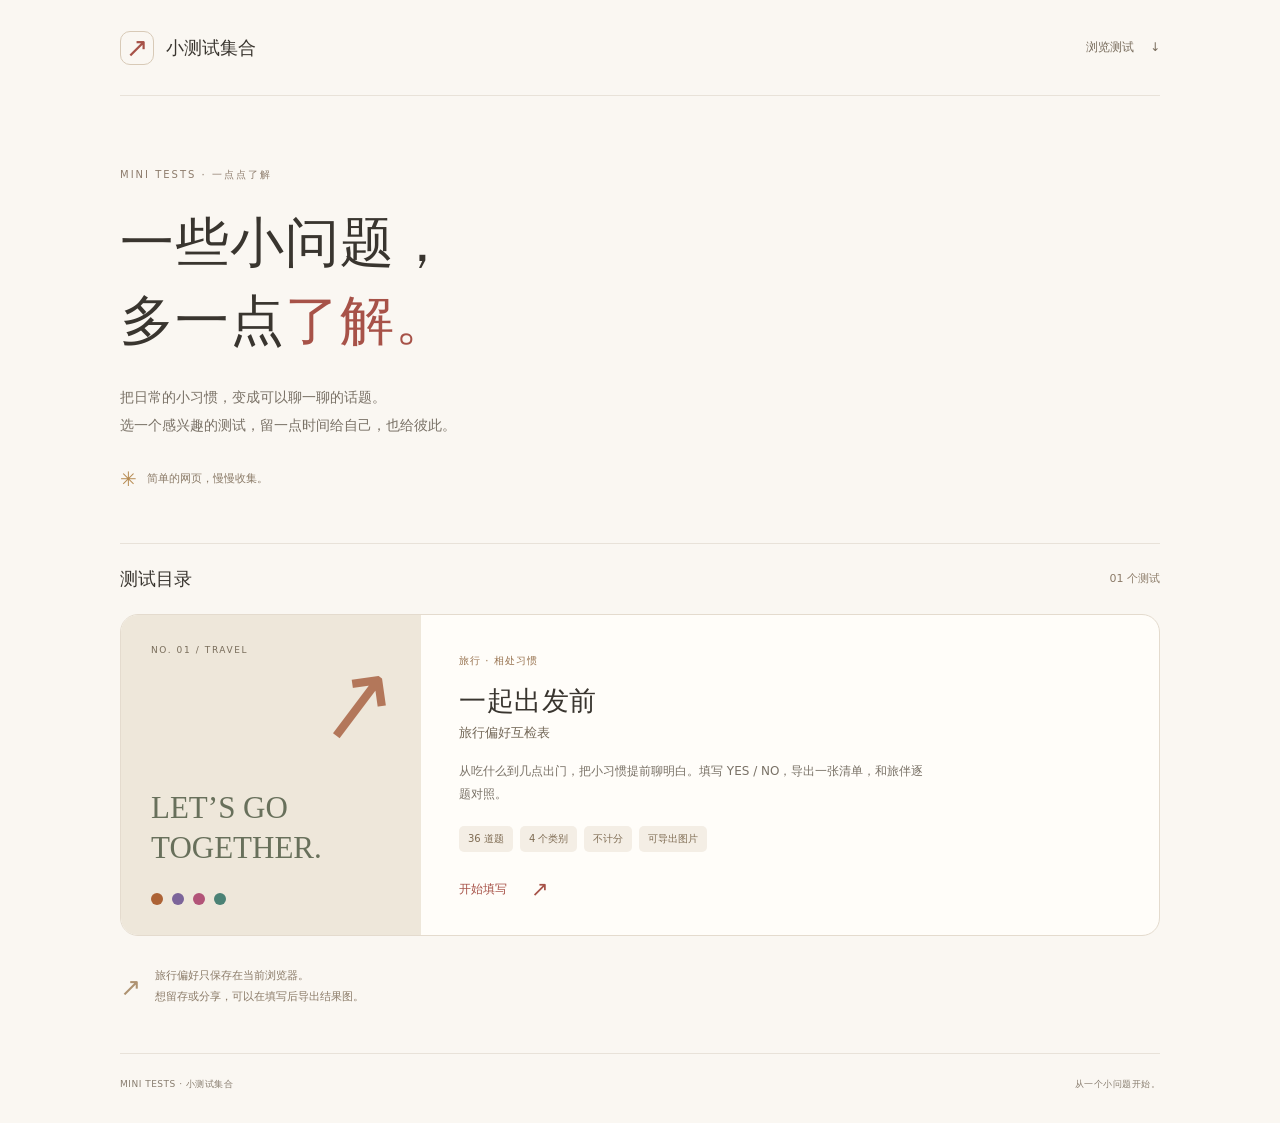
==== docs/index.html @ c91070db "Publish mini-tests collection for GitHub Pages" ====
<!doctype html>
<html lang="zh-CN">
<head>
  <meta charset="utf-8">
  <meta name="viewport" content="width=device-width,initial-scale=1">
  <meta name="theme-color" content="#faf7f2">
  <meta name="description" content="一个简单测试与问卷的小集合。从旅行偏好开始，用小问题多了解彼此一点。">
  <title>小测试集合 · mini-tests</title>
  <link rel="icon" href="favicon.svg" type="image/svg+xml">
  <link rel="stylesheet" href="assets/index.css">
</head>
<body>
  <header class="site-header">
    <a class="brand" href="./" aria-label="小测试集合首页"><span class="brand-mark" aria-hidden="true">↗</span>小测试集合</a>
    <a class="header-link" href="#tests">浏览测试 <span aria-hidden="true">↓</span></a>
  </header>
  <main id="main">
    <section class="intro" aria-labelledby="page-title">
      <p class="eyebrow">MINI TESTS · 一点点了解</p>
      <h1 id="page-title">一些小问题，<br>多一点<span>了解。</span></h1>
      <p class="intro-copy">把日常的小习惯，变成可以聊一聊的话题。<br>选一个感兴趣的测试，留一点时间给自己，也给彼此。</p>
      <p class="collection-note"><span aria-hidden="true">✳</span> 简单的网页，慢慢收集。</p>
    </section>
    <section id="tests" class="collection" aria-labelledby="collection-title">
      <div class="section-heading"><h2 id="collection-title">测试目录</h2><span>01 个测试</span></div>
      <a class="test-card" href="travel/" aria-labelledby="travel-title" aria-describedby="travel-description">
        <div class="card-art" aria-hidden="true">
          <span class="card-number">NO. 01 / TRAVEL</span>
          <span class="art-arrow">↗</span>
          <span class="art-title">LET’S GO<br>TOGETHER.</span>
          <div class="color-dots"><i></i><i></i><i></i><i></i></div>
        </div>
        <div class="card-copy">
          <span class="card-category">旅行 · 相处习惯</span>
          <h3 id="travel-title">一起出发前</h3>
          <p class="card-subtitle">旅行偏好互检表</p>
          <p id="travel-description">从吃什么到几点出门，把小习惯提前聊明白。填写 YES / NO，导出一张清单，和旅伴逐题对照。</p>
          <ul class="card-tags" aria-label="测试特点"><li>36 道题</li><li>4 个类别</li><li>不计分</li><li>可导出图片</li></ul>
          <span class="card-action">开始填写 <span aria-hidden="true">↗</span></span>
        </div>
      </a>
    </section>
    <aside class="privacy-note" aria-label="填写提示"><span aria-hidden="true">↗</span><p>旅行偏好只保存在当前浏览器。<br>想留存或分享，可以在填写后导出结果图。</p></aside>
  </main>
  <footer><span>MINI TESTS · 小测试集合</span><p>从一个小问题开始。</p></footer>
</body>
</html>
---- docs/assets/index.css ----
:root {
  color-scheme: light;
  font-family: "Microsoft YaHei", "PingFang SC", system-ui, sans-serif;
  color: #39352f;
  background: #faf7f2;
  font-synthesis: none;
  scroll-behavior: smooth;
}
* { box-sizing: border-box; }
body { margin: 0; }
a { color: inherit; text-decoration: none; }
a:focus-visible { outline: 3px solid #a75248; outline-offset: 6px; }
.site-header, main, footer { width: min(100% - 48px, 1040px); margin-inline: auto; }
.site-header { min-height: 96px; display: flex; justify-content: space-between; align-items: center; border-bottom: 1px solid #e8e2d9; gap: 24px; }
.brand { display: inline-flex; align-items: center; gap: 12px; font-size: 18px; font-weight: 600; }
.brand-mark { width: 34px; height: 34px; display: grid; place-items: center; border: 1px solid #d8cab7; border-radius: 10px; font-size: 27px; font-weight: 400; color: #a75248; }
.header-link { font-size: 12px; color: #786c5c; padding: 12px 0; }
.header-link span { margin-left: 12px; }
.intro { padding-block: 72px 52px; }
.eyebrow { font-size: 10px; letter-spacing: 2px; color: #8d7c6c; margin: 0 0 22px; }
h1 { font-size: clamp(36px, 5vw, 54px); line-height: 1.45; letter-spacing: 1px; font-weight: 600; margin: 0 0 22px; }
h1 span { color: #a75248; }
.intro-copy { font-size: 14px; line-height: 2; color: #797166; margin: 0; }
.collection-note { display: flex; align-items: center; gap: 10px; font-size: 11px; color: #8b7b68; margin: 28px 0 0; }
.collection-note span { font-size: 20px; color: #b58a51; }
.collection { scroll-margin-top: 24px; }
.section-heading { display: flex; align-items: center; justify-content: space-between; gap: 16px; padding-block: 23px; border-top: 1px solid #e8e2d9; }
.section-heading h2 { font-size: 18px; font-weight: 600; margin: 0; }
.section-heading > span { font-size: 11px; color: #8b7b68; }
.test-card { display: grid; grid-template-columns: 300px 1fr; border: 1px solid #e4dbce; border-radius: 18px; overflow: hidden; background: #fffdf9; transition: border-color .2s, box-shadow .2s; }
.test-card:hover { border-color: #bc977f; box-shadow: 0 8px 26px #6e503510; }
.card-art { background: #eee7da; min-height: 320px; padding: 30px; position: relative; overflow: hidden; display: flex; flex-direction: column; align-items: flex-start; }
.card-number { color: #786c5a; font-size: 9px; letter-spacing: 1.6px; }
.art-arrow { font-size: 100px; line-height: 1; color: #b3775a; position: absolute; top: 39px; right: 22px; transform: rotate(-8deg); }
.art-title { font-family: Georgia, serif; font-size: 31px; line-height: 1.3; color: #68705b; margin-top: auto; padding-top: 94px; z-index: 1; }
.color-dots { display: flex; gap: 9px; margin-top: 25px; }
.color-dots i { width: 12px; height: 12px; border-radius: 50%; background: #ad6335; }
.color-dots i:nth-child(2) { background: #7c659a; }
.color-dots i:nth-child(3) { background: #b25478; }
.color-dots i:nth-child(4) { background: #4b8275; }
.card-copy { padding: 34px 38px; }
.card-category { color: #987350; font-size: 10px; letter-spacing: 1px; }
.card-copy h3 { margin: 15px 0 5px; font-size: 27px; font-weight: 600; letter-spacing: .5px; }
.card-subtitle { font-size: 13px; color: #756959; margin: 0 0 18px; }
#travel-description { max-width: 470px; font-size: 12px; color: #797166; line-height: 1.95; margin: 0; }
.card-tags { padding: 0; margin: 20px 0 25px; display: flex; flex-wrap: wrap; gap: 7px; list-style: none; }
.card-tags li { font-size: 10px; padding: 6px 9px; background: #f4eee5; color: #7f6c53; border-radius: 5px; }
.card-action { font-size: 12px; font-weight: 600; color: #a75248; display: inline-flex; align-items: center; gap: 24px; }
.card-action > span { font-size: 21px; font-weight: 400; }
.privacy-note { display: flex; gap: 14px; align-items: center; color: #8b7b68; padding-block: 30px 45px; }
.privacy-note > span { font-size: 25px; color: #ae9271; }
.privacy-note p { font-size: 11px; line-height: 1.9; margin: 0; }
footer { border-top: 1px solid #e8e2d9; padding-block: 24px 32px; display: flex; justify-content: space-between; gap: 16px; font-size: 9px; color: #877c6e; letter-spacing: .5px; }
footer p { margin: 0; }
@media (max-width: 700px) {
  .site-header, main, footer { width: calc(100% - 40px); }
  .site-header { min-height: 76px; }
  .brand { font-size: 16px; gap: 9px; }
  .header-link { font-size: 11px; }
  .intro { padding-block: 44px 36px; }
  .eyebrow { font-size: 9px; margin-bottom: 18px; }
  h1 { font-size: 37px; margin-bottom: 18px; }
  .intro-copy { font-size: 12px; }
  .collection-note { margin-top: 21px; font-size: 10px; }
  .test-card { grid-template-columns: 1fr; border-radius: 14px; }
  .card-art { min-height: 208px; padding: 24px; }
  .art-title { padding-top: 38px; font-size: 26px; }
  .art-arrow { font-size: 93px; top: 30px; right: 26px; }
  .color-dots { margin-top: 17px; }
  .card-copy { padding: 27px 24px; }
  .card-copy h3 { font-size: 25px; }
  .card-tags { gap: 6px; }
  .privacy-note { padding-block: 25px 34px; }
  footer { font-size: 8px; }
}
@media (prefers-reduced-motion: reduce) {
  :root { scroll-behavior: auto; }
  * { transition: none !important; }
}
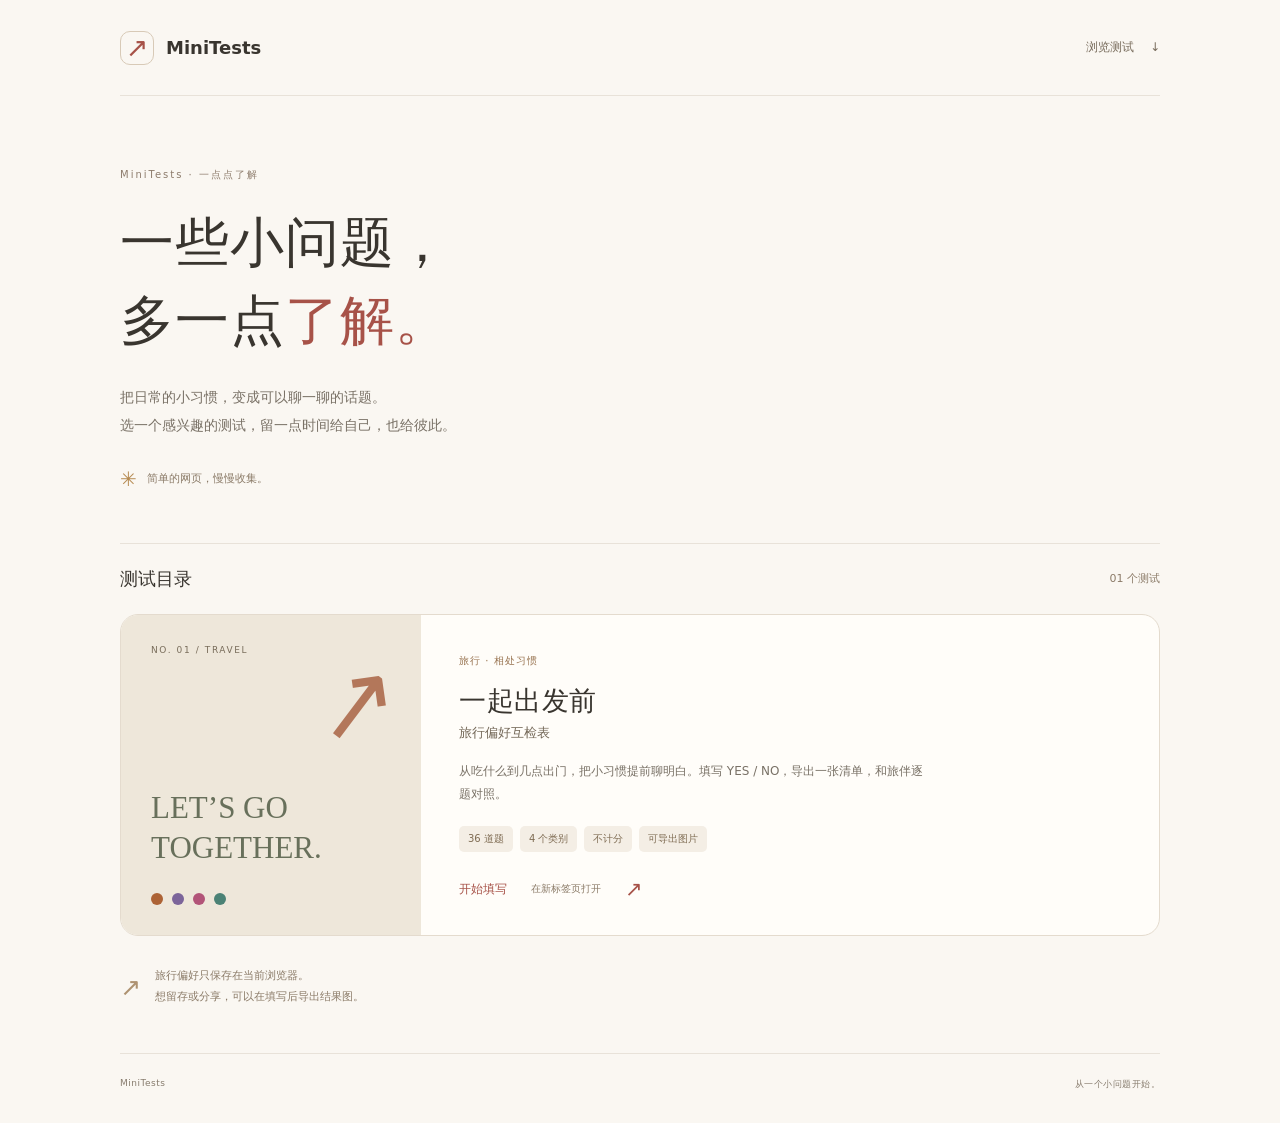
==== commit c3ed3d94: "Add test QR codes and independent MiniTests entry points" ====
--- a/docs/index.html
+++ b/docs/index.html
@@ -5,25 +5,25 @@
   <meta name="viewport" content="width=device-width,initial-scale=1">
   <meta name="theme-color" content="#faf7f2">
   <meta name="description" content="一个简单测试与问卷的小集合。从旅行偏好开始，用小问题多了解彼此一点。">
-  <title>小测试集合 · mini-tests</title>
+  <title>MiniTests</title>
   <link rel="icon" href="favicon.svg" type="image/svg+xml">
-  <link rel="stylesheet" href="assets/index.css">
+  <link rel="stylesheet" href="assets/index.css?v=20261030-3">
 </head>
 <body>
   <header class="site-header">
-    <a class="brand" href="./" aria-label="小测试集合首页"><span class="brand-mark" aria-hidden="true">↗</span>小测试集合</a>
+    <a class="brand" href="./" aria-label="MiniTests 首页"><span class="brand-mark" aria-hidden="true">↗</span>MiniTests</a>
     <a class="header-link" href="#tests">浏览测试 <span aria-hidden="true">↓</span></a>
   </header>
   <main id="main">
     <section class="intro" aria-labelledby="page-title">
-      <p class="eyebrow">MINI TESTS · 一点点了解</p>
+      <p class="eyebrow">MiniTests · 一点点了解</p>
       <h1 id="page-title">一些小问题，<br>多一点<span>了解。</span></h1>
       <p class="intro-copy">把日常的小习惯，变成可以聊一聊的话题。<br>选一个感兴趣的测试，留一点时间给自己，也给彼此。</p>
       <p class="collection-note"><span aria-hidden="true">✳</span> 简单的网页，慢慢收集。</p>
     </section>
     <section id="tests" class="collection" aria-labelledby="collection-title">
       <div class="section-heading"><h2 id="collection-title">测试目录</h2><span>01 个测试</span></div>
-      <a class="test-card" href="travel/" aria-labelledby="travel-title" aria-describedby="travel-description">
+      <a class="test-card" href="travel/" target="_blank" rel="noopener noreferrer" aria-labelledby="travel-title" aria-describedby="travel-description travel-open-note">
         <div class="card-art" aria-hidden="true">
           <span class="card-number">NO. 01 / TRAVEL</span>
           <span class="art-arrow">↗</span>
@@ -36,12 +36,12 @@
           <p class="card-subtitle">旅行偏好互检表</p>
           <p id="travel-description">从吃什么到几点出门，把小习惯提前聊明白。填写 YES / NO，导出一张清单，和旅伴逐题对照。</p>
           <ul class="card-tags" aria-label="测试特点"><li>36 道题</li><li>4 个类别</li><li>不计分</li><li>可导出图片</li></ul>
-          <span class="card-action">开始填写 <span aria-hidden="true">↗</span></span>
+          <span class="card-action">开始填写 <span id="travel-open-note">在新标签页打开</span><span aria-hidden="true">↗</span></span>
         </div>
       </a>
     </section>
     <aside class="privacy-note" aria-label="填写提示"><span aria-hidden="true">↗</span><p>旅行偏好只保存在当前浏览器。<br>想留存或分享，可以在填写后导出结果图。</p></aside>
   </main>
-  <footer><span>MINI TESTS · 小测试集合</span><p>从一个小问题开始。</p></footer>
+  <footer><span>MiniTests</span><p>从一个小问题开始。</p></footer>
 </body>
 </html>
--- a/docs/assets/index.css
+++ b/docs/assets/index.css
@@ -47,6 +47,7 @@
 .card-tags li { font-size: 10px; padding: 6px 9px; background: #f4eee5; color: #7f6c53; border-radius: 5px; }
 .card-action { font-size: 12px; font-weight: 600; color: #a75248; display: inline-flex; align-items: center; gap: 24px; }
 .card-action > span { font-size: 21px; font-weight: 400; }
+.card-action #travel-open-note { font-size: 10px; color: #8b7b68; font-weight: 400; }
 .privacy-note { display: flex; gap: 14px; align-items: center; color: #8b7b68; padding-block: 30px 45px; }
 .privacy-note > span { font-size: 25px; color: #ae9271; }
 .privacy-note p { font-size: 11px; line-height: 1.9; margin: 0; }
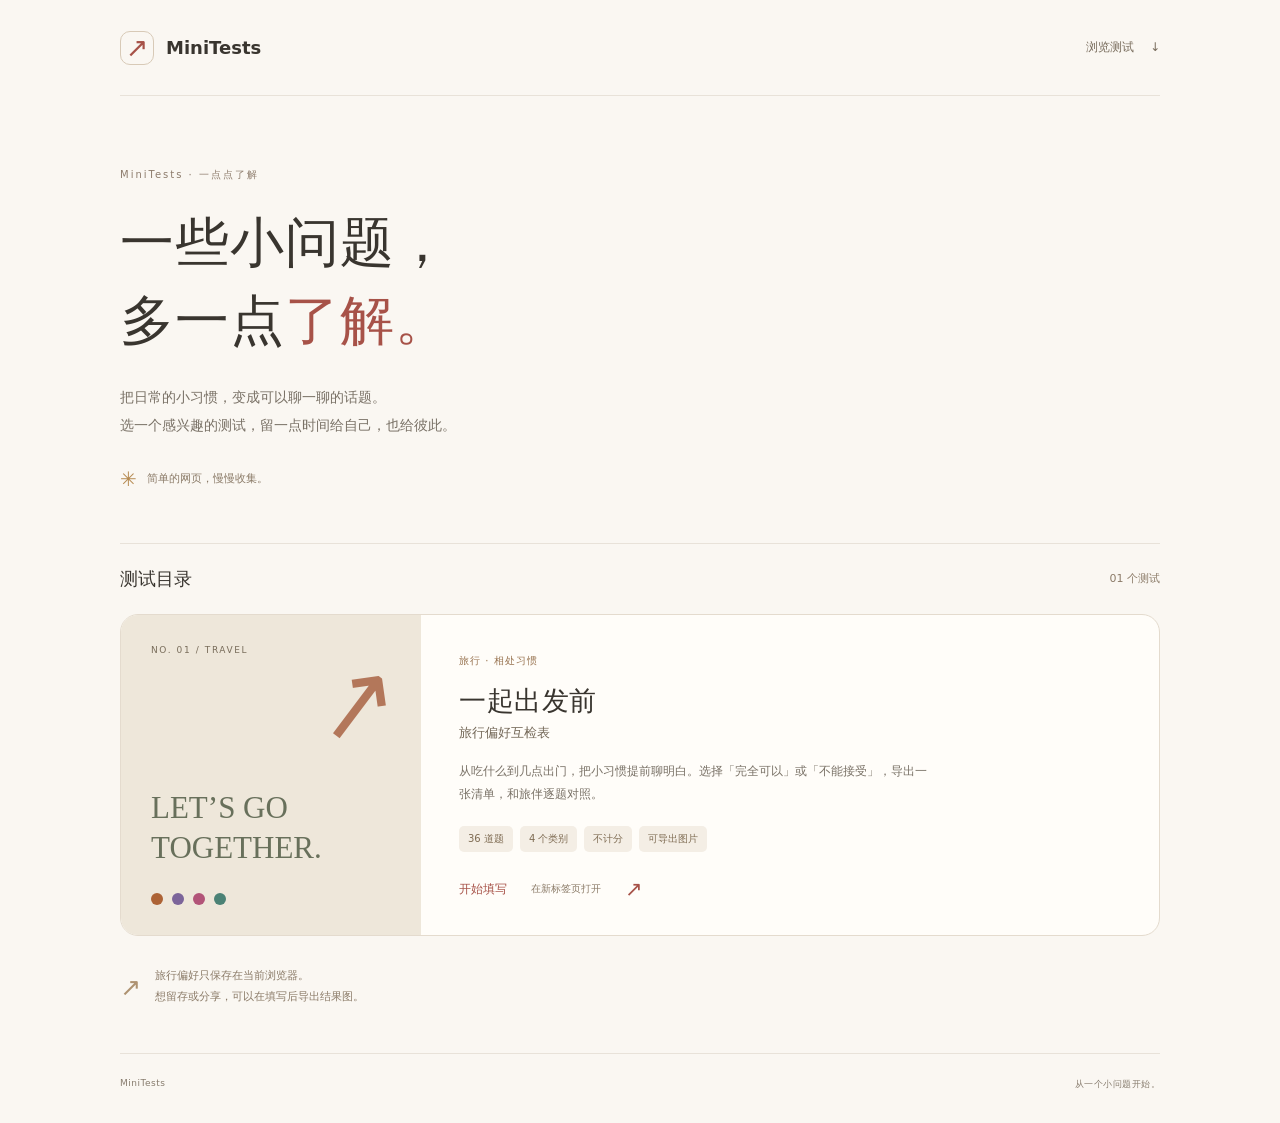
==== commit 57377515: "Use Chinese acceptance labels in travel preference answers" ====
--- a/docs/index.html
+++ b/docs/index.html
@@ -23,7 +23,7 @@
     </section>
     <section id="tests" class="collection" aria-labelledby="collection-title">
       <div class="section-heading"><h2 id="collection-title">测试目录</h2><span>01 个测试</span></div>
-      <a class="test-card" href="travel/" target="_blank" rel="noopener noreferrer" aria-labelledby="travel-title" aria-describedby="travel-description travel-open-note">
+      <a class="test-card" href="travel-preference/" target="_blank" rel="noopener noreferrer" aria-labelledby="travel-title" aria-describedby="travel-description travel-open-note">
         <div class="card-art" aria-hidden="true">
           <span class="card-number">NO. 01 / TRAVEL</span>
           <span class="art-arrow">↗</span>
@@ -34,7 +34,7 @@
           <span class="card-category">旅行 · 相处习惯</span>
           <h3 id="travel-title">一起出发前</h3>
           <p class="card-subtitle">旅行偏好互检表</p>
-          <p id="travel-description">从吃什么到几点出门，把小习惯提前聊明白。填写 YES / NO，导出一张清单，和旅伴逐题对照。</p>
+          <p id="travel-description">从吃什么到几点出门，把小习惯提前聊明白。选择「完全可以」或「不能接受」，导出一张清单，和旅伴逐题对照。</p>
           <ul class="card-tags" aria-label="测试特点"><li>36 道题</li><li>4 个类别</li><li>不计分</li><li>可导出图片</li></ul>
           <span class="card-action">开始填写 <span id="travel-open-note">在新标签页打开</span><span aria-hidden="true">↗</span></span>
         </div>
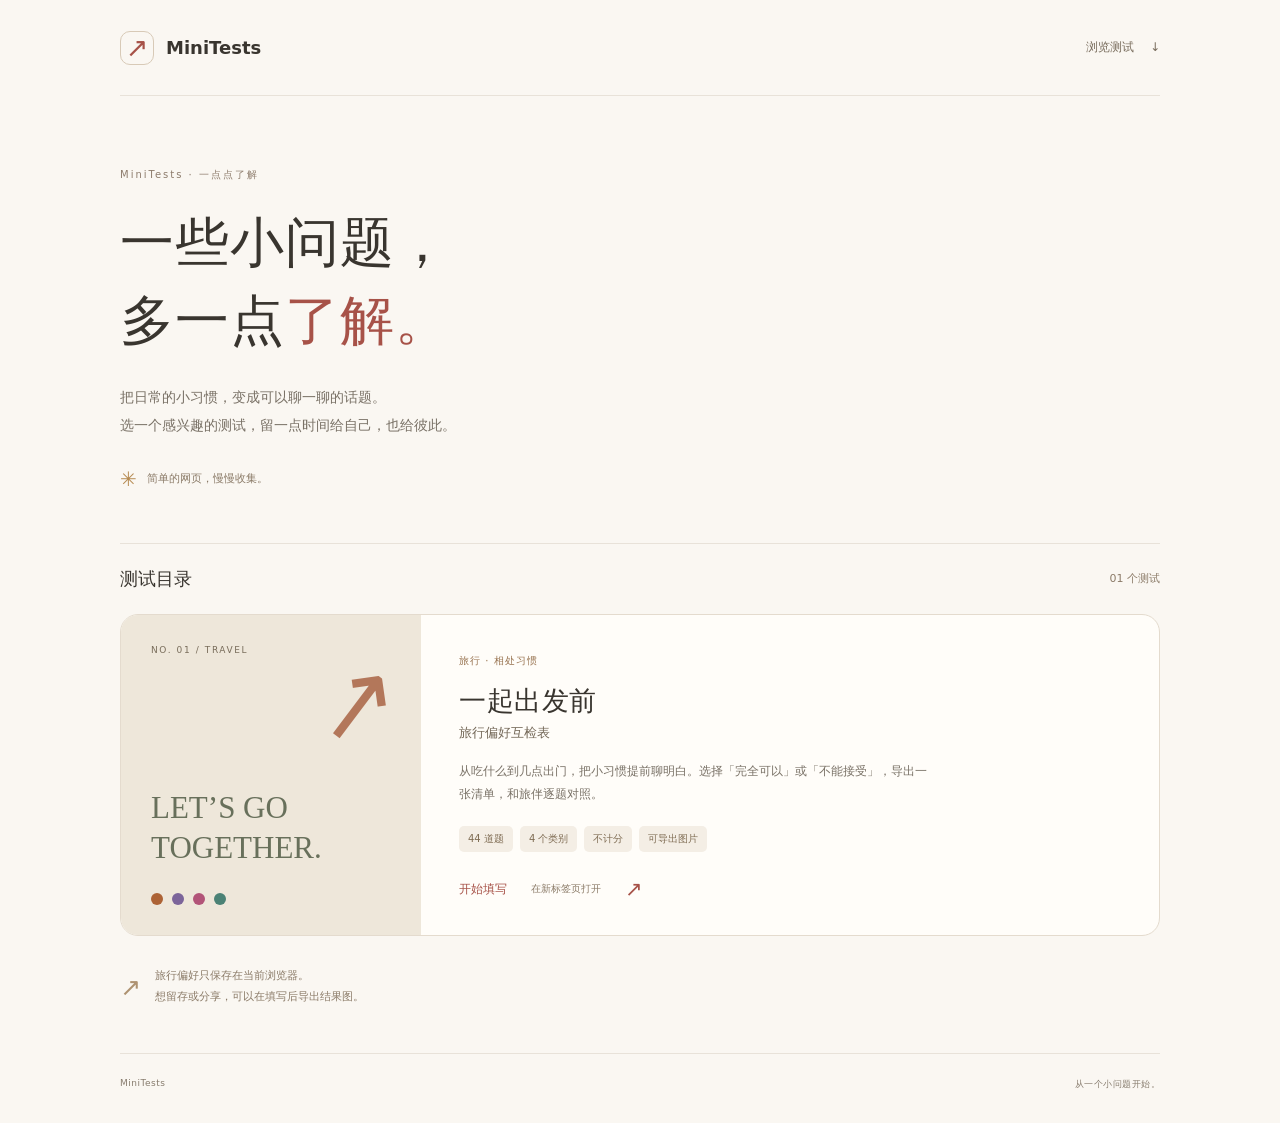
==== commit 54a41ca4: "Publish expanded 44-question travel preference test" ====
--- a/docs/index.html
+++ b/docs/index.html
@@ -8,6 +8,8 @@
   <title>MiniTests</title>
   <link rel="icon" href="favicon.svg" type="image/svg+xml">
   <link rel="stylesheet" href="assets/index.css?v=20261030-3">
+  <script src="travel-preference/questions.js?v=questions-20261031-1" defer></script>
+  <script src="assets/index.js?v=questions-20261031-1" defer></script>
 </head>
 <body>
   <header class="site-header">
@@ -35,7 +37,7 @@
           <h3 id="travel-title">一起出发前</h3>
           <p class="card-subtitle">旅行偏好互检表</p>
           <p id="travel-description">从吃什么到几点出门，把小习惯提前聊明白。选择「完全可以」或「不能接受」，导出一张清单，和旅伴逐题对照。</p>
-          <ul class="card-tags" aria-label="测试特点"><li>36 道题</li><li>4 个类别</li><li>不计分</li><li>可导出图片</li></ul>
+          <ul class="card-tags" aria-label="测试特点"><li><span id="travel-question-count">44</span> 道题</li><li><span id="travel-group-count">4</span> 个类别</li><li>不计分</li><li>可导出图片</li></ul>
           <span class="card-action">开始填写 <span id="travel-open-note">在新标签页打开</span><span aria-hidden="true">↗</span></span>
         </div>
       </a>
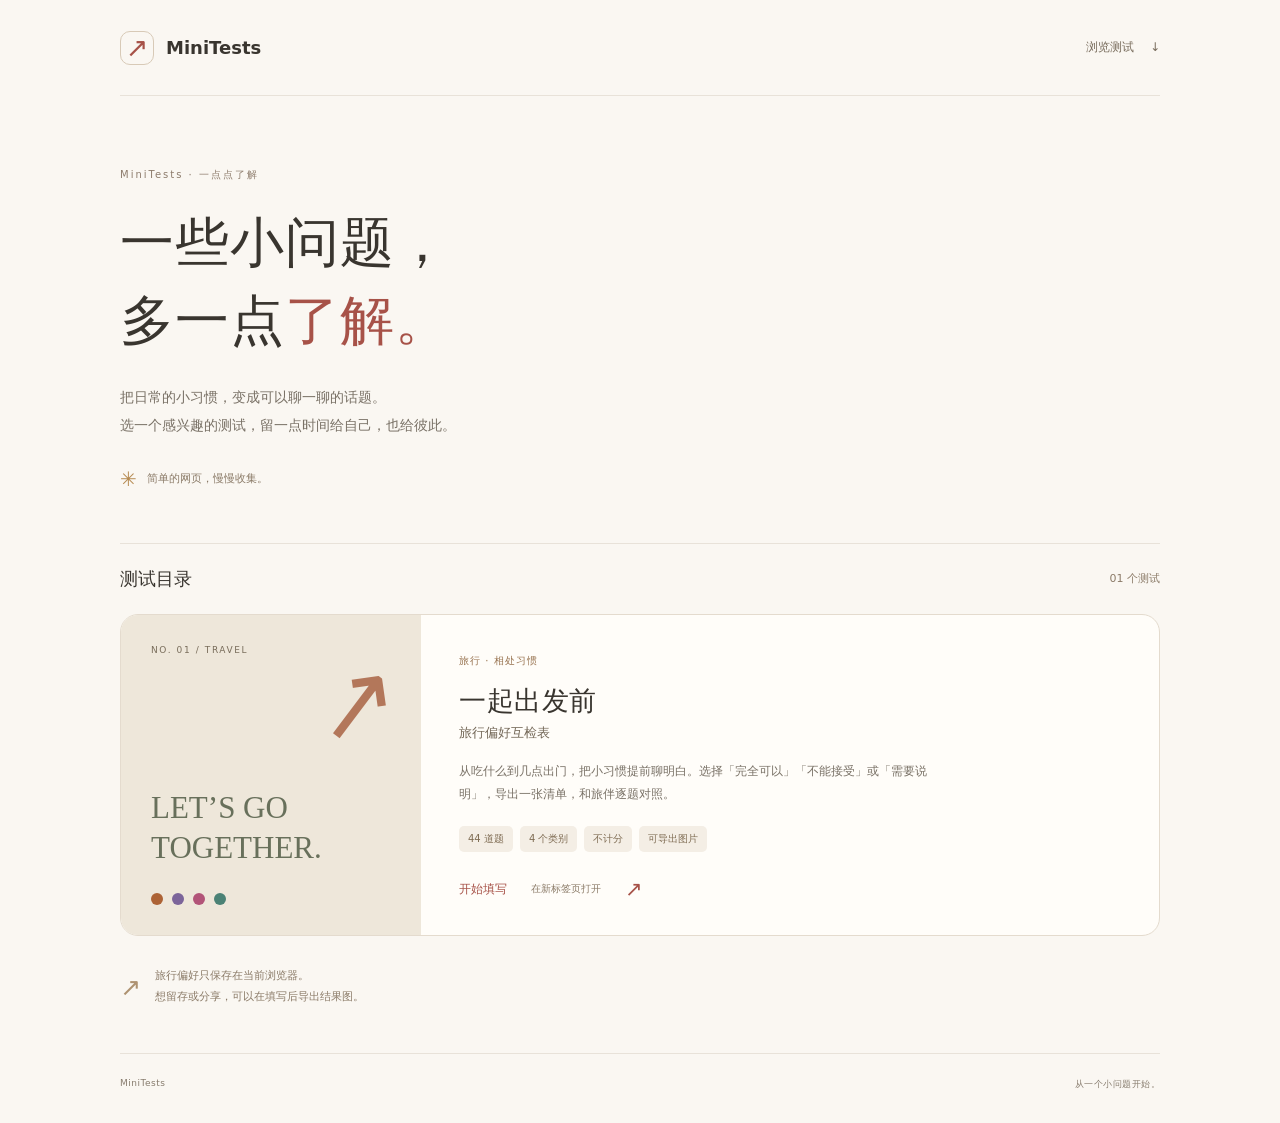
==== commit a7c87b60: "Add custom explanations to travel preference answers" ====
--- a/docs/index.html
+++ b/docs/index.html
@@ -8,8 +8,8 @@
   <title>MiniTests</title>
   <link rel="icon" href="favicon.svg" type="image/svg+xml">
   <link rel="stylesheet" href="assets/index.css?v=20261030-3">
-  <script src="travel-preference/questions.js?v=questions-20261031-1" defer></script>
-  <script src="assets/index.js?v=questions-20261031-1" defer></script>
+  <script src="travel-preference/questions.js?v=explanations-20261031-1" defer></script>
+  <script src="assets/index.js?v=explanations-20261031-1" defer></script>
 </head>
 <body>
   <header class="site-header">
@@ -36,7 +36,7 @@
           <span class="card-category">旅行 · 相处习惯</span>
           <h3 id="travel-title">一起出发前</h3>
           <p class="card-subtitle">旅行偏好互检表</p>
-          <p id="travel-description">从吃什么到几点出门，把小习惯提前聊明白。选择「完全可以」或「不能接受」，导出一张清单，和旅伴逐题对照。</p>
+          <p id="travel-description">从吃什么到几点出门，把小习惯提前聊明白。选择「完全可以」「不能接受」或「需要说明」，导出一张清单，和旅伴逐题对照。</p>
           <ul class="card-tags" aria-label="测试特点"><li><span id="travel-question-count">44</span> 道题</li><li><span id="travel-group-count">4</span> 个类别</li><li>不计分</li><li>可导出图片</li></ul>
           <span class="card-action">开始填写 <span id="travel-open-note">在新标签页打开</span><span aria-hidden="true">↗</span></span>
         </div>
